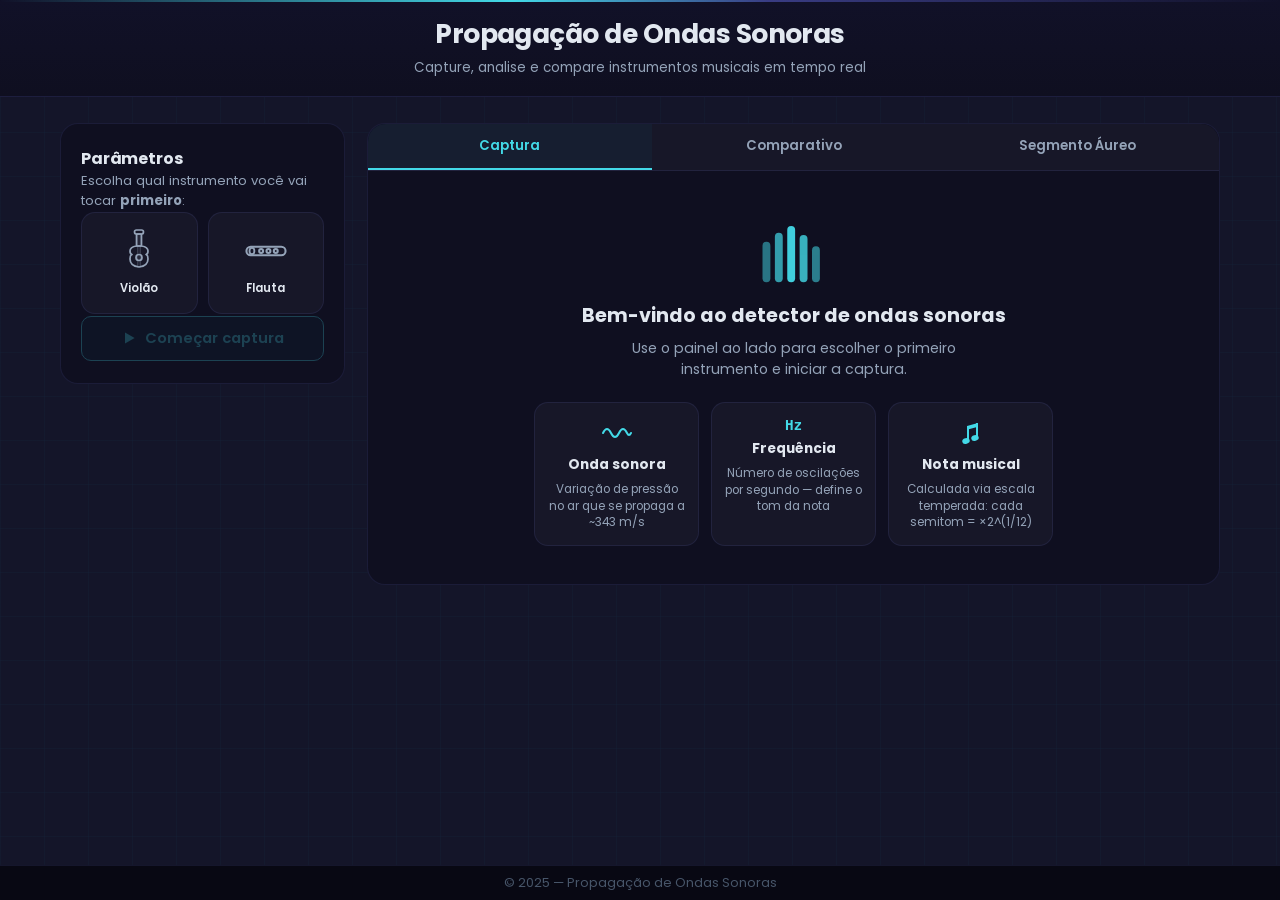
==== index.html @ 304e3643 "feat: add project to github" ====
<!DOCTYPE html>
<html lang="pt-br">

<head>
  <meta charset="UTF-8" />
  <meta name="viewport" content="width=device-width, initial-scale=1.0" />
  <link rel="stylesheet" href="./assets/css/style.css" />
  <title>Propagação de Ondas Sonoras</title>
</head>

<body>

  <header>
    <h1>Propagação de Ondas Sonoras</h1>
    <p class="subtitulo">Capture, analise e compare instrumentos musicais em tempo real</p>
  </header>

  <main>
    <div class="main-content">

      <!-- ============================================================
           SIDEBAR
      ============================================================ -->
      <aside class="parametros" id="sidebar">

        <!-- ETAPA 1: Escolha o instrumento -->
        <div id="sidebar-etapa1">
          <h2>Parâmetros</h2>
          <p class="sidebar-desc">Escolha qual instrumento você vai tocar <strong>primeiro</strong>:</p>
          <div class="cards-instrumento">

            <button class="card-instrumento" id="card-violao" data-instrumento="violao">
              <span class="icone-instrumento">
                <svg viewBox="0 0 36 44" fill="none" stroke="currentColor" stroke-width="1.7" stroke-linecap="round"
                  stroke-linejoin="round">
                  <rect x="13.5" y="1" width="9" height="4" rx="2" />
                  <rect x="15.5" y="5" width="5" height="12" rx="1" />
                  <path
                    d="M15.5 17 Q9 18 9 22 Q9 25 11 25.5 Q9 26 9 30 Q9 37 18 38 Q27 37 27 30 Q27 26 25 25.5 Q27 25 27 22 Q27 18 20.5 17 Z" />
                  <circle cx="18" cy="28.5" r="3" />
                  <line x1="16.8" y1="5.5" x2="16.8" y2="38" stroke-width="0.9" opacity="0.45" />
                  <line x1="19.2" y1="5.5" x2="19.2" y2="38" stroke-width="0.9" opacity="0.45" />
                </svg>
              </span>
              <span class="nome-instrumento">Violão</span>
            </button>

            <button class="card-instrumento" id="card-flauta" data-instrumento="flauta">
              <span class="icone-instrumento">
                <svg viewBox="0 0 36 36" fill="none" stroke="currentColor" stroke-width="1.7" stroke-linecap="round">
                  <rect x="2" y="14.5" width="32" height="7" rx="3.5" />
                  <ellipse cx="6.5" cy="18" rx="2" ry="2.6" stroke-width="1.5" />
                  <circle cx="14" cy="18" r="1.6" />
                  <circle cx="20" cy="18" r="1.6" />
                  <circle cx="26" cy="18" r="1.6" />
                </svg>
              </span>
              <span class="nome-instrumento">Flauta</span>
            </button>

          </div>
          <button class="botao" id="btn-comecar" disabled>
            <svg class="icon-btn" viewBox="0 0 20 20" fill="currentColor">
              <polygon points="5,3 17,10 5,17" />
            </svg>
            Começar captura
          </button>
        </div>

        <!-- ETAPA 2: Status da captura -->
        <div id="sidebar-etapa2" style="display:none">
          <h2 id="sidebar-titulo-etapa2">Capturando Violão</h2>
          <p class="sidebar-desc">Toque seu instrumento próximo ao microfone.</p>
          <div class="info-box">
            <div class="info-linha">
              <span class="info-label">Nota em tempo real</span>
              <span class="info-valor" id="sidebar-nota">--</span>
            </div>
            <div class="info-linha">
              <span class="info-label">Frequência</span>
              <span class="info-valor" id="sidebar-freq">-- Hz</span>
            </div>
            <div class="info-linha">
              <span class="info-label">Afinação</span>
              <span class="info-valor" id="sidebar-cents">-- ¢</span>
            </div>
          </div>
          <p class="sidebar-status" id="sidebar-status-mic">Aguardando microfone...</p>
          <button class="botao" id="btn-ativar-mic">
            <svg class="icon-btn" viewBox="0 0 20 20" fill="none" stroke="currentColor" stroke-width="1.7"
              stroke-linecap="round">
              <rect x="6.5" y="1.5" width="7" height="9" rx="3.5" />
              <path d="M4 10 Q4 15 10 15 Q16 15 16 10" />
              <line x1="10" y1="15" x2="10" y2="18" />
              <line x1="7" y1="18" x2="13" y2="18" />
            </svg>
            Ativar microfone
          </button>
          <button class="botao botao-secundario" id="btn-proximo" disabled>
            <svg class="icon-btn" viewBox="0 0 20 20" fill="none" stroke="currentColor" stroke-width="1.8"
              stroke-linecap="round" stroke-linejoin="round">
              <line x1="3" y1="10" x2="16" y2="10" />
              <polyline points="11,5 16,10 11,15" />
            </svg>
            <span id="btn-proximo-label">Próximo instrumento</span>
          </button>
        </div>

        <!-- ETAPA 3: Resumo -->
        <div id="sidebar-etapa3" style="display:none">
          <h2>Comparativo</h2>
          <p class="sidebar-desc">Análise concluída! Veja o comparativo completo ao lado.</p>
          <div class="info-box">
            <div class="info-linha">
              <span class="info-label" id="nome-inst1">Violão</span>
              <span class="info-valor" id="res-nota1">--</span>
            </div>
            <div class="info-linha">
              <span class="info-label" id="nome-inst2">Flauta</span>
              <span class="info-valor" id="res-nota2">--</span>
            </div>
          </div>
          <button class="botao botao-secundario" id="btn-recomecar">
            <svg class="icon-btn" viewBox="0 0 20 20" fill="none" stroke="currentColor" stroke-width="1.8"
              stroke-linecap="round" stroke-linejoin="round">
              <path d="M3.5 10 A6.5 6.5 0 1 1 7 3.8" />
              <polyline points="3.5 1 7 3.8 4.5 7.5" />
            </svg>
            Recomeçar
          </button>
        </div>

      </aside>

      <!-- ============================================================
           ÁREA PRINCIPAL
      ============================================================ -->
      <section class="calculos-bloco">

        <div class="abas">
          <button class="aba ativa" id="aba-captura" onclick="trocarAba('captura')">Captura</button>
          <button class="aba" id="aba-comparativo" onclick="trocarAba('comparativo')">Comparativo</button>
          <button class="aba" id="aba-calculos" onclick="trocarAba('calculos')">Segmento Áureo</button>
        </div>

        <!-- ─── ABA: CAPTURA ─── -->
        <div class="calculos-conteudo" id="conteudo-captura">

          <!-- Tela inicial -->
          <div id="tela-escolha">
            <div class="tela-intro">
              <div class="intro-icon">
                <svg class="eq-svg" viewBox="0 0 64 52" fill="none">
                  <rect x="4" y="16" width="7" height="36" rx="3.5" fill="var(--cyan)" opacity="0.5" />
                  <rect x="15" y="8" width="7" height="44" rx="3.5" fill="var(--cyan)" opacity="0.7" />
                  <rect x="26" y="2" width="7" height="50" rx="3.5" fill="var(--cyan)" opacity="0.95" />
                  <rect x="37" y="10" width="7" height="42" rx="3.5" fill="var(--cyan)" opacity="0.8" />
                  <rect x="48" y="20" width="7" height="32" rx="3.5" fill="var(--cyan)" opacity="0.55" />
                </svg>
              </div>
              <h2>Bem-vindo ao detector de ondas sonoras</h2>
              <p>Use o painel ao lado para escolher o primeiro instrumento e iniciar a captura.</p>
              <div class="fisica-cards">
                <div class="fisica-card">
                  <span class="fisica-card-icon">
                    <svg viewBox="0 0 32 24" fill="none" stroke="currentColor" stroke-width="2" stroke-linecap="round">
                      <path d="M2 12 Q6 4 10 12 Q14 20 18 12 Q22 4 26 12 Q28 16 30 12" />
                    </svg>
                  </span>
                  <strong>Onda sonora</strong>
                  <small>Variação de pressão no ar que se propaga a ~343 m/s</small>
                </div>
                <div class="fisica-card">
                  <span class="fisica-card-icon fisica-card-icon-text">Hz</span>
                  <strong>Frequência</strong>
                  <small>Número de oscilações por segundo — define o tom da nota</small>
                </div>
                <div class="fisica-card">
                  <span class="fisica-card-icon">
                    <svg viewBox="0 0 32 32" fill="currentColor" stroke="none">
                      <rect x="12" y="9" width="2" height="14" />
                      <rect x="21" y="6" width="2" height="14" />
                      <polygon points="12,9 23,6 23,9.8 12,12.8" />
                      <ellipse cx="11" cy="24" rx="3.8" ry="2.8" transform="rotate(-15 11 24)" />
                      <ellipse cx="20" cy="21" rx="3.8" ry="2.8" transform="rotate(-15 20 21)" />
                    </svg>
                  </span>
                  <strong>Nota musical</strong>
                  <small>Calculada via escala temperada: cada semitom = ×2^(1/12)</small>
                </div>
              </div>
            </div>
          </div>

          <!-- ─── CAPTURA 1 ─── -->
          <div id="tela-captura" style="display:none">
            <div class="captura-header">
              <span class="captura-instrumento-icon" id="captura-icon"></span>
              <h2 id="captura-titulo">Tocando Violão</h2>
            </div>

            <!-- Canvas de soundwaves estilo Chrome Music Lab -->
            <div class="sw-wrap">
              <canvas id="visualizador"></canvas>
              <div class="sw-silence" id="sw-silence-1">Toque o instrumento para ver as ondas</div>
            </div>

            <!-- Última nota estável detectada -->
            <div class="ultima-nota-box">
              <span class="ultima-nota-label">Última nota detectada</span>
              <div class="ultima-nota-row">
                <div class="nota-principal" id="nota-display">--</div>
                <div class="nota-detalhe">
                  <div class="nota-simbolo" id="simbolo-display">--</div>
                  <div class="freq-display" id="freq-display">-- Hz</div>
                </div>
                <span class="nota-ts" id="nota-ts-1"></span>
              </div>
              <div class="cents-display" id="cents-display">
                <div class="cents-barra-wrap">
                  <div class="cents-barra" id="cents-barra"></div>
                  <div class="cents-zero"></div>
                </div>
                <span id="cents-texto">0 ¢</span>
              </div>
            </div>
          </div>

          <!-- ─── CAPTURA 2 ─── -->
          <div id="tela-captura2" style="display:none">
            <div class="captura-header">
              <span class="captura-instrumento-icon" id="captura-icon2"></span>
              <h2 id="captura-titulo2">Tocando Flauta</h2>
            </div>

            <div class="sw-wrap">
              <canvas id="visualizador2"></canvas>
              <div class="sw-silence" id="sw-silence-2">Toque o instrumento para ver as ondas</div>
            </div>

            <div class="ultima-nota-box">
              <span class="ultima-nota-label">Última nota detectada</span>
              <div class="ultima-nota-row">
                <div class="nota-principal" id="nota-display2">--</div>
                <div class="nota-detalhe">
                  <div class="nota-simbolo" id="simbolo-display2">--</div>
                  <div class="freq-display" id="freq-display2">-- Hz</div>
                </div>
                <span class="nota-ts" id="nota-ts-2"></span>
              </div>
              <div class="cents-display" id="cents-display2">
                <div class="cents-barra-wrap">
                  <div class="cents-barra" id="cents-barra2"></div>
                  <div class="cents-zero"></div>
                </div>
                <span id="cents-texto2">0 ¢</span>
              </div>
            </div>
          </div>

        </div>

        <!-- ─── ABA: COMPARATIVO ─── -->
        <div class="calculos-conteudo" id="conteudo-comparativo" style="display:none">
          <div id="comparativo-vazio" class="tela-intro">
            <div class="intro-icon">
              <svg viewBox="0 0 64 52" fill="none">
                <rect x="6" y="20" width="14" height="32" rx="4" fill="var(--cyan)" opacity="0.5" />
                <rect x="25" y="8" width="14" height="44" rx="4" fill="var(--cyan)" opacity="0.85" />
                <rect x="44" y="28" width="14" height="24" rx="4" fill="var(--purple)" opacity="0.6" />
              </svg>
            </div>
            <h2>Nenhum dado ainda</h2>
            <p>Complete as duas capturas para ver o comparativo aqui.</p>
          </div>
          <div id="comparativo-dados" style="display:none">
            <h2 class="secao-titulo">Comparativo entre instrumentos</h2>
            <div class="comparativo-grid">

              <div class="comp-card" id="comp-card-1">
                <div class="comp-inst-icon" id="comp-icon-1"></div>
                <h3 id="comp-nome-1">Violão</h3>
                <div class="comp-stat"><span class="comp-label">Nota detectada</span><span class="comp-valor destaque"
                    id="comp-nota-1">--</span></div>
                <div class="comp-stat"><span class="comp-label">Símbolo</span><span class="comp-valor"
                    id="comp-simbolo-1">--</span></div>
                <div class="comp-stat"><span class="comp-label">Frequência captada</span><span class="comp-valor"
                    id="comp-freq-1">-- Hz</span></div>
                <div class="comp-stat"><span class="comp-label">Frequência esperada</span><span class="comp-valor"
                    id="comp-freqe-1">-- Hz</span></div>
                <div class="comp-stat"><span class="comp-label">Desvio de afinação</span><span class="comp-valor"
                    id="comp-cents-1">-- ¢</span></div>
              </div>

              <div class="comp-vs">VS</div>

              <div class="comp-card" id="comp-card-2">
                <div class="comp-inst-icon" id="comp-icon-2"></div>
                <h3 id="comp-nome-2">Flauta</h3>
                <div class="comp-stat"><span class="comp-label">Nota detectada</span><span class="comp-valor destaque"
                    id="comp-nota-2">--</span></div>
                <div class="comp-stat"><span class="comp-label">Símbolo</span><span class="comp-valor"
                    id="comp-simbolo-2">--</span></div>
                <div class="comp-stat"><span class="comp-label">Frequência captada</span><span class="comp-valor"
                    id="comp-freq-2">-- Hz</span></div>
                <div class="comp-stat"><span class="comp-label">Frequência esperada</span><span class="comp-valor"
                    id="comp-freqe-2">-- Hz</span></div>
                <div class="comp-stat"><span class="comp-label">Desvio de afinação</span><span class="comp-valor"
                    id="comp-cents-2">-- ¢</span></div>
              </div>

            </div>
            <div class="comp-analise" id="comp-analise"></div>
          </div>
        </div>

        <!-- ─── ABA: SEGMENTO ÁUREO ─── -->
        <div class="calculos-conteudo" id="conteudo-calculos" style="display:none">
          <h2 class="secao-titulo">Frequência e Segmento Áureo</h2>

          <div class="pergunta-pesquisa">
            <span class="pergunta-pesquisa-label">Pergunta de pesquisa</span>
            <p>É possível encontrar relações próximas à razão áurea entre as frequências de notas produzidas por diferentes instrumentos musicais?</p>
          </div>

          <div class="calculo-bloco">
            <h3>1. O que é a razão áurea?</h3>
            <p>O segmento áureo é uma divisão de um segmento em duas partes de forma que a razão entre a parte maior e a parte menor seja igual à razão entre o segmento inteiro e a parte maior.</p>
            <div class="formula-box"><code>φ = (1 + √5) ÷ 2 ≈ 1,618033</code></div>
            <p>Essa proporção pode ser estudada em diferentes grandezas. Como nosso experimento mede frequências em hertz, podemos comparar as frequências captadas por meio de uma razão.</p>
          </div>

          <div class="calculo-bloco">
            <h3>2. Comparando as frequências captadas</h3>
            <p>Depois de tocar os dois instrumentos, o sistema utiliza as frequências detectadas para calcular a razão entre a maior e a menor frequência.</p>
            <div class="aureo-dados">
              <div class="aureo-dado">
                <span>Menor frequência</span>
                <strong id="aureo-menor">-- Hz</strong>
              </div>
              <div class="aureo-dado">
                <span>Maior frequência</span>
                <strong id="aureo-maior">-- Hz</strong>
              </div>
              <div class="aureo-dado">
                <span>Razão das frequências</span>
                <strong id="aureo-razao">--</strong>
              </div>
            </div>
            <div class="formula-box"><code>razão = frequência maior ÷ frequência menor</code></div>
            <div class="exemplo-calculo" id="aureo-resultado">
              Complete as duas capturas para calcular a relação.
            </div>
          </div>

          <div class="calculo-bloco">
            <h3>3. Comparação com o número áureo</h3>
            <p>Agora comparamos a razão encontrada no experimento com φ. Quanto mais próximos forem os valores, mais próxima a relação entre as duas frequências estará da proporção áurea.</p>
            <div class="aureo-comparacao">
              <div>
                <span>Razão encontrada</span>
                <strong id="aureo-razao-2">--</strong>
              </div>
              <div>
                <span>Número áureo (φ)</span>
                <strong>1,618033</strong>
              </div>
              <div>
                <span>Diferença</span>
                <strong id="aureo-diferenca">--</strong>
              </div>
            </div>
            <div class="aureo-status" id="aureo-status">Aguardando as frequências dos instrumentos.</div>
          </div>

          <div class="calculo-bloco">
            <h3>4. Construindo o segmento áureo</h3>
            <p>Para visualizar a proporção, usamos a maior frequência como referência. O segmento é dividido matematicamente na razão áurea. Assim, conseguimos visualizar como uma grandeza pode ser separada em duas partes mantendo a proporção φ.</p>
            <div class="aureo-segmento">
              <div class="aureo-parte maior" id="aureo-parte-maior">
                <strong id="aureo-parte-maior-valor">--</strong>
                <small>parte maior</small>
              </div>
              <div class="aureo-parte menor" id="aureo-parte-menor">
                <strong id="aureo-parte-menor-valor">--</strong>
                <small>parte menor</small>
              </div>
            </div>
            <div class="aureo-legenda">
              <span>A ÷ B = φ ≈ 1,618</span>
              <span id="aureo-total">Total: --</span>
            </div>
          </div>

          <div class="calculo-bloco">
            <h3>5. Relatório da análise</h3>
            <p>Um resumo compacto do experimento, como se fosse a saída impressa do sistema:</p>
            <div class="relatorio-aureo" id="relatorio-aureo">
              <p class="relatorio-vazio">Complete as duas capturas para gerar o relatório.</p>
            </div>
          </div>

          <div class="calculo-bloco">
            <h3>6. O que isso significa no nosso experimento?</h3>
            <p>As frequências musicais não são organizadas naturalmente pela razão áurea. A escala temperada utiliza outras relações matemáticas, como a divisão da oitava em 12 semitons. Por isso, o objetivo aqui não é afirmar que toda frequência musical segue o segmento áureo, mas usar as frequências medidas pelo site para investigar uma proporção matemática.</p>
            <div class="aureo-aviso">
              <strong>Cuidado com a conclusão:</strong> o site não afirma que "a flauta e o violão possuem frequências na razão áurea". Ele apenas <em>verifica se a relação entre duas frequências musicais apresenta proximidade com a razão áurea</em> — em algumas notas isso acontece, em outras não, e as duas situações são resultados válidos do experimento.
            </div>
            <div class="exemplo-calculo">
              <strong>Conclusão:</strong> o site transforma o som captado pelo microfone em valores numéricos e, a partir deles, permite comparar duas frequências com a razão áurea e visualizar matematicamente essa proporção.
            </div>
          </div>
        </div>

      </section>
    </div>
  </main>

  <footer>
    <p>&copy; 2025 — Propagação de Ondas Sonoras</p>
  </footer>

  <script type="module" src="./js/main.js"></script>
</body>

</html>
---- assets/css/style.css ----
@import url('https://fonts.googleapis.com/css2?family=Poppins:wght@300;400;500;600;700;800&display=swap');

:root {
  --bg: #141529;
  --surface: #0f0f20;
  --surface-2: #171728;
  --surface-3: #1f1f38;
  --border: rgba(100, 110, 200, 0.14);
  --border-hi: rgba(0, 209, 255, 0.35);

  --cyan: #43d9e7;
  --cyan-dim: rgba(0, 209, 255, 0.10);
  --cyan-glow: 0 0 20px rgba(64, 114, 125, 0.28);

  --purple: #393c83;
  --purple-dim: rgba(157, 78, 221, 0.10);

  --gold: #ffd166;
  --gold-glow: 0 0 20px rgba(255, 209, 102, 0.35);

  --text: #e2e8f0;
  --text-mid: #94a3b8;
  --text-dim: #475569;

  --success: #4ade80;
  --danger: #f87171;
}

* {
  margin: 0;
  padding: 0;
  box-sizing: border-box;
  font-family: 'Poppins', sans-serif;
}

body {
  background: var(--bg);
  background-image:
    linear-gradient(rgba(0, 209, 255, 0.025) 1px, transparent 1px),
    linear-gradient(90deg, rgba(0, 209, 255, 0.025) 1px, transparent 1px);
  background-size: 44px 44px;
  color: var(--text);
  min-height: 100vh;
  display: flex;
  flex-direction: column;
}

/* ─── HEADER ─── */
header {
  background: linear-gradient(180deg, #111128 0%, var(--surface) 100%);
  border-bottom: 1px solid var(--border);
  padding: 14px 0 18px;
  text-align: center;
  position: relative;
  overflow: hidden;
}

header::before {
  content: '';
  position: absolute;
  top: 0;
  left: 0;
  right: 0;
  height: 2px;
  background: linear-gradient(90deg, transparent 0%, var(--cyan) 40%, var(--purple) 60%, transparent 100%);
}

header h1 {
  font-size: 1.65em;
  font-weight: 700;
  color: var(--text);
  letter-spacing: -0.02em;
}

.subtitulo {
  color: var(--text-mid);
  font-size: 0.84em;
  margin-top: 4px;
}

/* ─── FOOTER ─── */
footer {
  position: fixed;
  bottom: 0;
  width: 100%;
  background: rgba(8, 8, 18, 0.92);
  backdrop-filter: blur(12px);
  border-top: 1px solid var(--border);
  text-align: center;
  padding: 8px 0;
  color: var(--text-dim);
  font-size: 0.8em;
  z-index: 100;
}

/* ─── LAYOUT ─── */
main {
  flex: 1;
  padding-bottom: 50px;
}

.main-content {
  display: flex;
  gap: 22px;
  max-width: 1200px;
  margin: 26px auto;
  padding: 0 20px;
  align-items: flex-start;
}

/* ─── SIDEBAR ─── */
.parametros {
  background: var(--surface);
  border: 1px solid var(--border);
  border-radius: 18px;
  padding: 22px 20px;
  width: 285px;
  min-width: 255px;
  flex-shrink: 0;
  display: flex;
  flex-direction: column;
  gap: 14px;
}

.parametros h2 {
  font-size: 1em;
  font-weight: 700;
  color: var(--text);
  letter-spacing: -0.01em;
}

.sidebar-desc {
  font-size: 0.82em;
  color: var(--text-mid);
  line-height: 1.55;
}

/* ─── CARDS DE INSTRUMENTO ─── */
.cards-instrumento {
  display: flex;
  gap: 10px;
}

.card-instrumento {
  flex: 1;
  display: flex;
  flex-direction: column;
  align-items: center;
  gap: 7px;
  padding: 16px 8px;
  background: var(--surface-2);
  border: 1px solid var(--border);
  border-radius: 14px;
  cursor: pointer;
  transition: all 0.22s ease;
  color: var(--text);
}

.card-instrumento:hover {
  border-color: var(--cyan);
  box-shadow: 0 0 0 1px var(--cyan), var(--cyan-glow);
  transform: translateY(-2px);
  background: var(--cyan-dim);
}

.card-instrumento.selecionado {
  border-color: var(--cyan);
  background: var(--cyan-dim);
  box-shadow: 0 0 0 2px var(--cyan), var(--cyan-glow);
}

.icone-instrumento {
  width: 44px;
  height: 44px;
  display: flex;
  align-items: center;
  justify-content: center;
  color: var(--text-mid);
  transition: color 0.2s;
}

.icone-instrumento svg {
  width: 100%;
  height: 100%;
}

.card-instrumento:hover .icone-instrumento,
.card-instrumento.selecionado .icone-instrumento {
  color: var(--cyan);
}

.nome-instrumento {
  font-size: 0.85em;
  font-weight: 600;
  color: var(--text);
}

/* ─── BOTÕES ─── */
.botao {
  width: 100%;
  display: flex;
  align-items: center;
  justify-content: center;
  gap: 8px;
  padding: 11px 0;
  background: var(--cyan-dim);
  color: var(--cyan);
  font-size: 0.92em;
  font-weight: 600;
  border: 1px solid var(--cyan);
  border-radius: 10px;
  cursor: pointer;
  transition: all 0.2s ease;
  margin-top: 2px;
  font-family: 'Poppins', sans-serif;
}

.icon-btn {
  width: 16px;
  height: 16px;
  flex-shrink: 0;
}

.botao:hover:not(:disabled) {
  background: var(--cyan);
  color: var(--bg);
  box-shadow: var(--cyan-glow);
  transform: translateY(-1px);
}

.botao:disabled {
  opacity: 0.25;
  cursor: not-allowed;
  transform: none;
}

.botao-secundario {
  background: var(--purple-dim);
  color: var(--purple);
  border-color: var(--purple);
}

.botao-secundario:hover:not(:disabled) {
  background: var(--purple);
  color: #fff;
  box-shadow: 0 0 20px rgba(157, 78, 221, 0.3);
}

/* ─── INFO BOX ─── */
.info-box {
  background: var(--surface-2);
  border: 1px solid var(--border);
  border-radius: 12px;
  padding: 12px 14px;
  display: flex;
  flex-direction: column;
  gap: 9px;
}

.info-linha {
  display: flex;
  justify-content: space-between;
  align-items: center;
}

.info-label {
  font-size: 0.76em;
  color: var(--text-mid);
}

.info-valor {
  font-size: 0.9em;
  font-weight: 700;
  color: var(--text);
}

.sidebar-status {
  font-size: 0.78em;
  color: var(--text-mid);
  text-align: center;
  min-height: 1.2em;
}

/* ─── ÁREA PRINCIPAL ─── */
.calculos-bloco {
  background: var(--surface);
  border: 1px solid var(--border);
  border-radius: 18px;
  flex: 1;
  min-width: 0;
  overflow: hidden;
  margin-bottom: 28px;
}

/* ─── ABAS ─── */
.abas {
  display: flex;
  background: var(--surface-2);
  border-bottom: 1px solid var(--border);
  border-radius: 18px 18px 0 0;
}

.aba {
  flex: 1;
  padding: 12px 0;
  font-size: 0.83rem;
  font-weight: 600;
  color: var(--text-mid);
  background: none;
  border: none;
  border-bottom: 2px solid transparent;
  cursor: pointer;
  transition: all 0.18s ease;
  font-family: 'Poppins', sans-serif;
}

.aba:hover {
  color: var(--text);
  background: rgba(255, 255, 255, 0.03);
}

.aba.ativa {
  color: var(--cyan);
  border-bottom-color: var(--cyan);
  background: rgba(0, 209, 255, 0.04);
}

.calculos-conteudo {
  padding: 22px 24px;
}

/* ─── TELA INTRO ─── */
.tela-intro {
  text-align: center;
  padding: 28px 20px 16px;
}

.intro-icon {
  width: 72px;
  height: 64px;
  margin: 0 auto 16px;
  display: flex;
  align-items: flex-end;
  justify-content: center;
}

.intro-icon svg {
  width: 100%;
  height: 100%;
}

/* Equalizer animation */
.eq-svg rect {
  transform-origin: bottom;
  animation: eq-pulse 1.4s ease-in-out infinite;
}

.eq-svg rect:nth-child(1) {
  animation-delay: 0s;
  animation-duration: 1.1s;
}

.eq-svg rect:nth-child(2) {
  animation-delay: 0.18s;
  animation-duration: 1.3s;
}

.eq-svg rect:nth-child(3) {
  animation-delay: 0.05s;
  animation-duration: 0.9s;
}

.eq-svg rect:nth-child(4) {
  animation-delay: 0.28s;
  animation-duration: 1.2s;
}

.eq-svg rect:nth-child(5) {
  animation-delay: 0.12s;
  animation-duration: 1.5s;
}

@keyframes eq-pulse {

  0%,
  100% {
    transform: scaleY(1);
  }

  50% {
    transform: scaleY(0.35);
  }
}

.tela-intro h2 {
  color: var(--text);
  font-size: 1.2em;
  margin-bottom: 8px;
}

.tela-intro p {
  color: var(--text-mid);
  font-size: 0.88em;
  max-width: 400px;
  margin: 0 auto 22px;
}

.fisica-cards {
  display: flex;
  gap: 12px;
  justify-content: center;
  flex-wrap: wrap;
}

.fisica-card {
  background: var(--surface-2);
  border: 1px solid var(--border);
  border-radius: 14px;
  padding: 14px 12px;
  width: 165px;
  display: flex;
  flex-direction: column;
  align-items: center;
  gap: 6px;
  text-align: center;
  transition: border-color 0.2s;
}

.fisica-card:hover {
  border-color: var(--cyan);
}

.fisica-card-icon {
  width: 32px;
  height: 32px;
  color: var(--cyan);
  display: flex;
  align-items: center;
  justify-content: center;
}

.fisica-card-icon svg {
  width: 100%;
  height: 100%;
}

.fisica-card-icon-text {
  font-size: 1.1em;
  font-weight: 700;
  font-family: monospace;
  width: auto;
  height: auto;
}

.fisica-card strong {
  color: var(--text);
  font-size: 0.86em;
}

.fisica-card small {
  color: var(--text-mid);
  font-size: 0.74em;
  line-height: 1.4;
}

/* ─── CAPTURA ─── */
.captura-header {
  display: flex;
  align-items: center;
  gap: 12px;
  margin-bottom: 12px;
}

.captura-instrumento-icon {
  width: 38px;
  height: 38px;
  color: var(--cyan);
  flex-shrink: 0;
  display: flex;
  align-items: center;
  justify-content: center;
}

.captura-instrumento-icon svg {
  width: 100%;
  height: 100%;
}

.captura-header h2 {
  color: var(--text);
  font-size: 1.05em;
  font-weight: 600;
}

/* Canvas — dentro do .sw-wrap, herda altura do container */
#visualizador,
#visualizador2 {
  width: 100%;
  height: 100%;
  border-radius: 0;
  display: block;
  background: transparent;
  border: none;
}

/* Painel nota */
.painel-nota {
  background: var(--surface-2);
  border: 1px solid var(--border);
  border-radius: 16px;
  padding: 18px 24px;
  margin-top: 14px;
  display: flex;
  flex-direction: column;
  align-items: center;
  gap: 3px;
}

.nota-principal {
  font-size: 3.8em;
  font-weight: 800;
  color: var(--gold);
  line-height: 1;
  text-shadow: var(--gold-glow);
  transition: text-shadow 0.1s ease;
}

.nota-simbolo {
  font-size: 1.1em;
  font-weight: 600;
  color: var(--cyan);
  text-shadow: var(--cyan-glow);
}

.freq-display {
  font-size: 1.2em;
  font-weight: 500;
  color: var(--text-mid);
  font-family: 'Courier New', monospace;
  margin-top: 3px;
}

/* Cents */
.cents-display {
  width: 100%;
  display: flex;
  flex-direction: column;
  align-items: center;
  gap: 6px;
  margin-top: 8px;
}

.cents-barra-wrap {
  position: relative;
  width: 210px;
  height: 8px;
  background: var(--surface-3);
  border-radius: 4px;
  overflow: hidden;
}

.cents-barra {
  position: absolute;
  top: 0;
  left: 50%;
  height: 100%;
  width: 0;
  background: var(--cyan);
  border-radius: 4px;
  transition: width 0.1s ease, left 0.1s ease;
  box-shadow: 0 0 8px var(--cyan);
}

.cents-zero {
  position: absolute;
  left: 50%;
  top: 0;
  width: 2px;
  height: 100%;
  background: var(--text-dim);
  transform: translateX(-50%);
}

.cents-display span {
  font-size: 0.8em;
  color: var(--text-mid);
  font-family: 'Courier New', monospace;
  font-weight: 600;
}

/* ─── COMPARATIVO ─── */
.secao-titulo {
  color: var(--text);
  font-size: 1.05em;
  font-weight: 700;
  margin-bottom: 18px;
}

.comparativo-grid {
  display: flex;
  gap: 12px;
  align-items: flex-start;
  flex-wrap: wrap;
  justify-content: center;
}

.comp-card {
  background: var(--surface-2);
  border: 1px solid var(--border);
  border-radius: 16px;
  padding: 18px 16px;
  flex: 1;
  min-width: 185px;
  max-width: 255px;
  display: flex;
  flex-direction: column;
  gap: 9px;
}

.comp-inst-icon {
  width: 48px;
  height: 48px;
  margin: 0 auto 2px;
  color: var(--cyan);
  display: flex;
  align-items: center;
  justify-content: center;
}

.comp-inst-icon svg {
  width: 100%;
  height: 100%;
}

.comp-card h3 {
  text-align: center;
  color: var(--text);
  font-size: 0.95em;
  font-weight: 700;
}

.comp-vs {
  font-size: 0.78em;
  font-weight: 700;
  color: var(--cyan);
  background: var(--cyan-dim);
  border: 1px solid var(--cyan);
  border-radius: 50%;
  width: 40px;
  height: 40px;
  display: flex;
  align-items: center;
  justify-content: center;
  align-self: center;
  flex-shrink: 0;
  margin-top: 44px;
}

.comp-stat {
  display: flex;
  flex-direction: column;
  gap: 1px;
}

.comp-label {
  font-size: 0.7em;
  color: var(--text-mid);
  text-transform: uppercase;
  letter-spacing: 0.06em;
}

.comp-valor {
  font-size: 0.9em;
  font-weight: 600;
  color: var(--text);
}

.comp-valor.destaque {
  font-size: 1.5em;
  color: var(--gold);
  font-weight: 800;
  text-shadow: var(--gold-glow);
}

.comp-analise {
  background: var(--surface-2);
  border: 1px solid var(--border);
  border-radius: 14px;
  padding: 16px 18px;
  margin-top: 16px;
  color: var(--text-mid);
  font-size: 0.86em;
  line-height: 1.75;
}

.comp-analise strong {
  color: var(--text);
}

.comp-analise p {
  margin-bottom: 8px;
}

.comp-analise p:last-child {
  margin-bottom: 0;
}

/* ─── COMO CALCULAMOS ─── */
.calculo-bloco {
  background: var(--surface-2);
  border: 1px solid var(--border);
  border-radius: 16px;
  padding: 18px 20px;
  margin-bottom: 16px;
}

.calculo-bloco h3 {
  color: var(--cyan);
  font-size: 0.92em;
  font-weight: 700;
  margin-bottom: 10px;
  padding-bottom: 8px;
  border-bottom: 1px solid var(--border);
}

.calculo-bloco p {
  font-size: 0.86em;
  color: var(--text-mid);
  line-height: 1.7;
  margin-bottom: 10px;
}

.formula-box {
  background: rgba(0, 0, 0, 0.35);
  border: 1px solid var(--cyan);
  border-radius: 10px;
  padding: 12px 18px;
  text-align: center;
  margin: 10px 0;
  box-shadow: inset 0 0 20px rgba(0, 209, 255, 0.04);
}

.formula-box code {
  font-size: 1em;
  font-family: 'Courier New', monospace;
  color: var(--cyan);
  font-weight: 600;
  letter-spacing: 0.02em;
}

.exemplo-calculo {
  background: rgba(157, 78, 221, 0.07);
  border-left: 3px solid var(--purple);
  border-radius: 0 8px 8px 0;
  padding: 10px 14px;
  font-size: 0.84em;
  color: var(--text-mid);
  line-height: 1.6;
  margin-top: 6px;
}

/* Escala cromática */
.escala-visual {
  display: flex;
  flex-wrap: wrap;
  gap: 5px;
  margin-top: 12px;
  justify-content: center;
}

.escala-nota {
  display: flex;
  flex-direction: column;
  align-items: center;
  background: var(--surface-3);
  border: 1px solid var(--border);
  border-radius: 7px;
  padding: 5px 9px;
  font-size: 0.76em;
  font-weight: 600;
  color: var(--text-mid);
  min-width: 40px;
  gap: 2px;
}

.escala-nota small {
  font-size: 0.68em;
  color: var(--text-dim);
  font-weight: 400;
}

.escala-nota.destaque-nota {
  background: var(--cyan-dim);
  border-color: var(--cyan);
  color: var(--cyan);
}

.escala-nota.destaque-nota small {
  color: var(--cyan);
  opacity: 0.75;
}

/* ─── TIMBRE ─── */
.timbre-visual {
  display: flex;
  gap: 16px;
  margin-top: 14px;
  flex-wrap: wrap;
  justify-content: center;
}

.timbre-item {
  flex: 1;
  min-width: 180px;
  display: flex;
  flex-direction: column;
  align-items: center;
  gap: 8px;
  font-size: 0.86em;
  color: var(--text-mid);
}

.timbre-titulo {
  display: flex;
  align-items: center;
  gap: 7px;
  color: var(--text);
  font-size: 0.95em;
}

.icon-timbre {
  width: 22px;
  height: 22px;
  color: var(--cyan);
}

.timbre-onda {
  width: 100%;
  height: 58px;
  border-radius: 8px;
  background: #04040d;
  border: 1px solid var(--border);
  position: relative;
  overflow: hidden;
}

.violao-onda::after {
  content: '';
  position: absolute;
  inset: 0;
  background: url("data:image/svg+xml,%3Csvg xmlns='http://www.w3.org/2000/svg' viewBox='0 0 200 60'%3E%3Cpath d='M0 30 Q5 10 10 30 Q12 45 14 30 Q18 5 22 30 Q24 50 28 30 Q35 8 40 30 Q42 46 46 30 Q50 10 55 30 Q58 48 62 30 Q68 6 73 30 Q75 52 80 30 Q86 8 90 30 Q93 47 97 30 Q102 9 107 30 Q110 50 115 30 Q120 7 124 30 Q127 49 132 30 Q137 10 142 30 Q144 46 148 30 Q153 8 158 30 Q160 48 164 30 Q170 6 175 30 Q177 50 182 30 Q186 10 190 30 Q193 47 197 30 Q199 12 200 30' stroke='%2300d1ff' stroke-width='2' fill='none' opacity='0.85'/%3E%3C/svg%3E") center/cover no-repeat;
}

.flauta-onda::after {
  content: '';
  position: absolute;
  inset: 0;
  background: url("data:image/svg+xml,%3Csvg xmlns='http://www.w3.org/2000/svg' viewBox='0 0 200 60'%3E%3Cpath d='M0 30 Q25 5 50 30 Q75 55 100 30 Q125 5 150 30 Q175 55 200 30' stroke='%239d4edd' stroke-width='2' fill='none' opacity='0.85'/%3E%3C/svg%3E") center/cover no-repeat;
}

.timbre-item small {
  font-size: 0.76em;
  color: var(--text-dim);
  text-align: center;
}

/* ─── RESPONSIVO ─── */
@media (max-width: 1000px) {
  .main-content {
    flex-direction: column;
    align-items: center;
  }

  .parametros {
    width: 100%;
    min-width: unset;
    max-width: 600px;
  }

  .comparativo-grid {
    flex-direction: column;
    align-items: center;
  }

  .comp-vs {
    margin: 0;
  }

  .comp-card {
    max-width: 100%;
    width: 100%;
  }
}

@media (max-width: 600px) {
  .main-content {
    padding: 0 12px;
  }

  header h1 {
    font-size: 1.35em;
  }

  .nota-principal {
    font-size: 3em;
  }
}

/* ─── SOUNDWAVE CANVAS (Chrome Music Lab style) ─── */
.sw-wrap {
  position: relative;
  width: 100%;
  height: 180px;
  border-radius: 16px;
  overflow: hidden;
  margin-bottom: 16px;
  background: #04040f;
  border: 1px solid var(--border);
}

.sw-wrap canvas {
  width: 100%;
  height: 100%;
  display: block;
}

.sw-silence {
  position: absolute;
  inset: 0;
  display: flex;
  align-items: center;
  justify-content: center;
  font-size: 0.82em;
  color: var(--text-dim);
  letter-spacing: 0.04em;
  pointer-events: none;
  transition: opacity 0.4s;
}

.sw-silence.hidden {
  opacity: 0;
}

/* ─── CAIXA DE ÚLTIMA NOTA ─── */
.ultima-nota-box {
  background: var(--surface);
  border: 1px solid var(--border);
  border-radius: 16px;
  padding: 16px 20px 14px;
}

.ultima-nota-label {
  display: block;
  font-size: 0.72em;
  font-weight: 600;
  letter-spacing: 0.08em;
  text-transform: uppercase;
  color: var(--text-dim);
  margin-bottom: 10px;
}

.ultima-nota-row {
  display: flex;
  align-items: center;
  gap: 14px;
  margin-bottom: 12px;
}

.nota-principal {
  font-size: 3.4em;
  font-weight: 700;
  color: var(--gold);
  text-shadow: 0 0 18px rgba(255, 209, 102, 0.4);
  line-height: 1;
  min-width: 1.4ch;
  transition: color 0.2s;
}

/* Animação ao detectar nova nota */
@keyframes nota-pop {
  0% {
    transform: scale(1);
  }

  40% {
    transform: scale(1.18);
  }

  100% {
    transform: scale(1);
  }
}

.nota-pulse {
  animation: nota-pop 0.25s ease-out;
}

.nota-detalhe {
  display: flex;
  flex-direction: column;
  gap: 2px;
}

.nota-simbolo {
  font-size: 1.15em;
  font-weight: 700;
  color: var(--cyan);
  font-family: 'Courier New', monospace;
}

.freq-display {
  font-size: 0.82em;
  color: var(--text-mid);
  font-family: 'Courier New', monospace;
}

.nota-ts {
  margin-left: auto;
  font-size: 0.72em;
  color: var(--text-dim);
  font-style: italic;
}
/* ─── PERGUNTA DE PESQUISA ─── */
.pergunta-pesquisa {
  background: rgba(255, 209, 102, 0.06);
  border: 1px solid rgba(255, 209, 102, 0.35);
  border-radius: 16px;
  padding: 16px 20px;
  margin-bottom: 16px;
  box-shadow: inset 0 0 20px rgba(255, 209, 102, 0.04);
}

.pergunta-pesquisa-label {
  display: inline-block;
  color: var(--gold);
  font-size: 0.68em;
  font-weight: 700;
  letter-spacing: 0.08em;
  text-transform: uppercase;
  margin-bottom: 6px;
}

.pergunta-pesquisa p {
  color: var(--text);
  font-size: 0.95em;
  font-weight: 500;
  line-height: 1.6;
}

/* ─── RELATÓRIO IMPRESSO ─── */
.relatorio-aureo {
  background: linear-gradient(180deg, rgba(0, 0, 0, 0.34), rgba(0, 0, 0, 0.22));
  border: 1px solid var(--border-hi);
  border-radius: 14px;
  padding: 22px 22px 18px;
  margin-top: 6px;
  position: relative;
  overflow: hidden;
  box-shadow: inset 0 0 30px rgba(0, 209, 255, 0.03), 0 4px 24px rgba(0, 0, 0, 0.22);
}

.relatorio-aureo::before {
  content: '';
  position: absolute;
  top: 0;
  left: 0;
  right: 0;
  height: 2px;
  background: linear-gradient(90deg, transparent 0%, var(--cyan) 40%, var(--purple) 60%, transparent 100%);
}

.relatorio-vazio {
  text-align: center;
  color: var(--text-dim);
  font-size: 0.86em;
  padding: 14px 0 6px;
}

.relatorio-titulo {
  text-align: center;
  font-size: 0.72em;
  font-weight: 700;
  letter-spacing: 0.18em;
  text-transform: uppercase;
  color: var(--text-dim);
  margin-bottom: 18px;
}

.relatorio-instrumentos {
  display: grid;
  grid-template-columns: 1fr 1fr;
  gap: 12px;
  margin-bottom: 4px;
}

.relatorio-inst {
  background: var(--surface-3);
  border: 1px solid var(--border);
  border-radius: 10px;
  padding: 12px 10px;
  text-align: center;
}

.relatorio-inst-nome {
  font-size: 0.68em;
  color: var(--text-dim);
  text-transform: uppercase;
  letter-spacing: 0.06em;
  margin-bottom: 6px;
}

.relatorio-inst-nota {
  font-family: 'Courier New', monospace;
  font-size: 1.2em;
  font-weight: 700;
  color: var(--cyan);
}

.relatorio-inst-freq {
  font-family: 'Courier New', monospace;
  font-size: 0.78em;
  color: var(--text-mid);
  margin-top: 3px;
}

.relatorio-divisor {
  border: none;
  border-top: 1px dashed var(--border);
  margin: 18px 0;
}

.relatorio-metricas {
  display: grid;
  grid-template-columns: repeat(3, 1fr);
  gap: 10px;
  margin-bottom: 18px;
}

.relatorio-metrica {
  text-align: center;
}

.relatorio-metrica span {
  display: block;
  font-size: 0.64em;
  color: var(--text-dim);
  margin-bottom: 5px;
  line-height: 1.3;
}

.relatorio-metrica strong {
  display: block;
  font-family: 'Courier New', monospace;
  font-size: 1.1em;
  color: var(--text);
}

.relatorio-metrica small {
  display: block;
  font-family: 'Courier New', monospace;
  font-size: 0.68em;
  color: var(--text-dim);
  margin-top: 2px;
}

.relatorio-classificacao {
  display: flex;
  justify-content: center;
  margin-bottom: 16px;
}

.relatorio-badge {
  display: inline-flex;
  align-items: center;
  gap: 7px;
  padding: 6px 20px;
  border-radius: 999px;
  font-size: 0.78em;
  font-weight: 700;
  letter-spacing: 0.05em;
  text-transform: uppercase;
  border: 1px solid currentColor;
}

.relatorio-badge::before {
  content: '';
  width: 7px;
  height: 7px;
  border-radius: 50%;
  background: currentColor;
  box-shadow: 0 0 8px currentColor;
}

.relatorio-badge.perfeito {
  color: var(--success);
  background: rgba(74, 222, 128, 0.1);
}

.relatorio-badge.ok {
  color: var(--gold);
  background: rgba(255, 209, 102, 0.1);
}

.relatorio-badge.distante {
  color: var(--danger);
  background: rgba(248, 113, 113, 0.1);
}

.relatorio-conclusao {
  text-align: center;
  font-size: 0.86em;
  color: var(--text-mid);
  line-height: 1.6;
  font-style: italic;
  max-width: 480px;
  margin: 0 auto;
}

@media (max-width: 480px) {
  .relatorio-instrumentos,
  .relatorio-metricas {
    grid-template-columns: 1fr;
  }
}

/* ─── AVISO / CUIDADO CONCEITUAL ─── */
.aureo-aviso {
  background: rgba(255, 209, 102, 0.06);
  border-left: 3px solid var(--gold);
  border-radius: 0 8px 8px 0;
  padding: 10px 14px;
  font-size: 0.84em;
  color: var(--text-mid);
  line-height: 1.6;
  margin-top: 10px;
}

.aureo-aviso strong {
  color: var(--gold);
}

/* ─── SEGMENTO ÁUREO ─── */
.aureo-dados,
.aureo-comparacao {
  display: grid;
  grid-template-columns: repeat(3, 1fr);
  gap: 10px;
  margin: 14px 0;
}

.aureo-dado,
.aureo-comparacao > div {
  background: var(--surface-3);
  border: 1px solid var(--border);
  border-radius: 10px;
  padding: 12px;
  text-align: center;
}

.aureo-dado span,
.aureo-comparacao span {
  display: block;
  color: var(--text-dim);
  font-size: 0.72em;
  margin-bottom: 6px;
}

.aureo-dado strong,
.aureo-comparacao strong {
  color: var(--cyan);
  font-size: 1.05em;
}

.aureo-status {
  margin-top: 12px;
  padding: 12px 14px;
  border-left: 3px solid var(--cyan);
  background: var(--cyan-dim);
  border-radius: 0 8px 8px 0;
  color: var(--text-mid);
  font-size: 0.84em;
  line-height: 1.5;
}

.aureo-segmento {
  display: flex;
  width: 100%;
  height: 74px;
  margin: 22px 0 8px;
  border-radius: 10px;
  overflow: hidden;
  background: var(--surface-3);
  border: 1px solid var(--border);
}

.aureo-parte {
  display: flex;
  flex-direction: column;
  justify-content: center;
  align-items: center;
  min-width: 0;
  transition: width 0.4s ease;
}

.aureo-parte.maior {
  width: 61.8034%;
  background: var(--cyan-dim);
  border-right: 1px solid var(--cyan);
  color: var(--cyan);
}

.aureo-parte.menor {
  width: 38.1966%;
  background: rgba(157, 78, 221, 0.12);
  color: var(--purple);
}

.aureo-parte strong {
  font-size: 0.95em;
}

.aureo-parte small {
  font-size: 0.7em;
  opacity: 0.8;
  margin-top: 3px;
}

.aureo-legenda {
  display: flex;
  justify-content: space-between;
  color: var(--text-dim);
  font-size: 0.75em;
}

@media (max-width: 650px) {
  .aureo-dados,
  .aureo-comparacao {
    grid-template-columns: 1fr;
  }
}
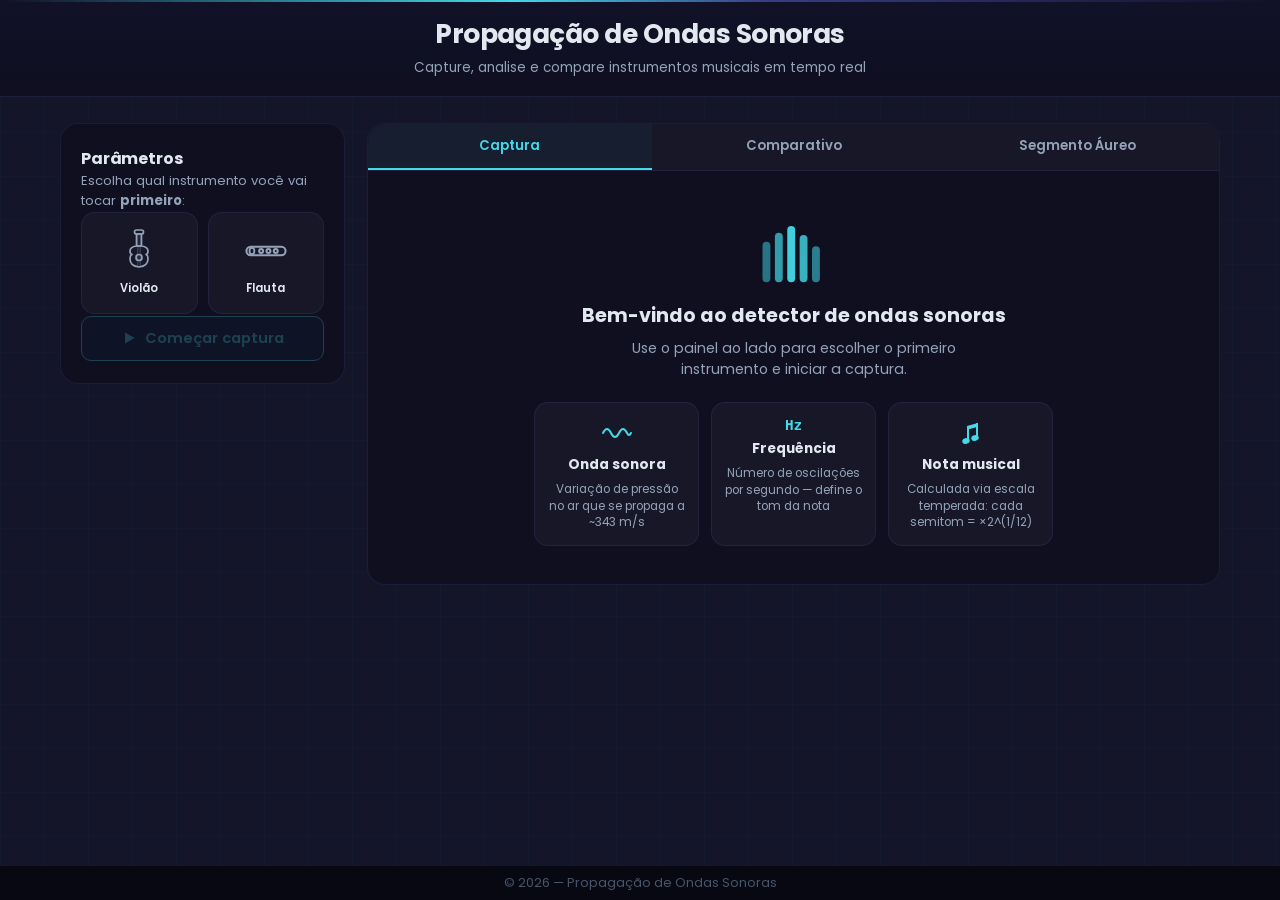
==== commit 428d988a: "refactor: deletes some things in the Segmento aureo tab" ====
--- a/index.html
+++ b/index.html
@@ -318,20 +318,8 @@
         <div class="calculos-conteudo" id="conteudo-calculos" style="display:none">
           <h2 class="secao-titulo">Frequência e Segmento Áureo</h2>
 
-          <div class="pergunta-pesquisa">
-            <span class="pergunta-pesquisa-label">Pergunta de pesquisa</span>
-            <p>É possível encontrar relações próximas à razão áurea entre as frequências de notas produzidas por diferentes instrumentos musicais?</p>
-          </div>
-
           <div class="calculo-bloco">
-            <h3>1. O que é a razão áurea?</h3>
-            <p>O segmento áureo é uma divisão de um segmento em duas partes de forma que a razão entre a parte maior e a parte menor seja igual à razão entre o segmento inteiro e a parte maior.</p>
-            <div class="formula-box"><code>φ = (1 + √5) ÷ 2 ≈ 1,618033</code></div>
-            <p>Essa proporção pode ser estudada em diferentes grandezas. Como nosso experimento mede frequências em hertz, podemos comparar as frequências captadas por meio de uma razão.</p>
-          </div>
-
-          <div class="calculo-bloco">
-            <h3>2. Comparando as frequências captadas</h3>
+            <h3>1. Comparando as frequências captadas</h3>
             <p>Depois de tocar os dois instrumentos, o sistema utiliza as frequências detectadas para calcular a razão entre a maior e a menor frequência.</p>
             <div class="aureo-dados">
               <div class="aureo-dado">
@@ -354,7 +342,7 @@
           </div>
 
           <div class="calculo-bloco">
-            <h3>3. Comparação com o número áureo</h3>
+            <h3>2. Comparação com o número áureo</h3>
             <p>Agora comparamos a razão encontrada no experimento com φ. Quanto mais próximos forem os valores, mais próxima a relação entre as duas frequências estará da proporção áurea.</p>
             <div class="aureo-comparacao">
               <div>
@@ -374,7 +362,7 @@
           </div>
 
           <div class="calculo-bloco">
-            <h3>4. Construindo o segmento áureo</h3>
+            <h3>3. Construindo o segmento áureo</h3>
             <p>Para visualizar a proporção, usamos a maior frequência como referência. O segmento é dividido matematicamente na razão áurea. Assim, conseguimos visualizar como uma grandeza pode ser separada em duas partes mantendo a proporção φ.</p>
             <div class="aureo-segmento">
               <div class="aureo-parte maior" id="aureo-parte-maior">
@@ -393,23 +381,12 @@
           </div>
 
           <div class="calculo-bloco">
-            <h3>5. Relatório da análise</h3>
+            <h3>4. Relatório da análise</h3>
             <p>Um resumo compacto do experimento, como se fosse a saída impressa do sistema:</p>
             <div class="relatorio-aureo" id="relatorio-aureo">
               <p class="relatorio-vazio">Complete as duas capturas para gerar o relatório.</p>
             </div>
           </div>
-
-          <div class="calculo-bloco">
-            <h3>6. O que isso significa no nosso experimento?</h3>
-            <p>As frequências musicais não são organizadas naturalmente pela razão áurea. A escala temperada utiliza outras relações matemáticas, como a divisão da oitava em 12 semitons. Por isso, o objetivo aqui não é afirmar que toda frequência musical segue o segmento áureo, mas usar as frequências medidas pelo site para investigar uma proporção matemática.</p>
-            <div class="aureo-aviso">
-              <strong>Cuidado com a conclusão:</strong> o site não afirma que "a flauta e o violão possuem frequências na razão áurea". Ele apenas <em>verifica se a relação entre duas frequências musicais apresenta proximidade com a razão áurea</em> — em algumas notas isso acontece, em outras não, e as duas situações são resultados válidos do experimento.
-            </div>
-            <div class="exemplo-calculo">
-              <strong>Conclusão:</strong> o site transforma o som captado pelo microfone em valores numéricos e, a partir deles, permite comparar duas frequências com a razão áurea e visualizar matematicamente essa proporção.
-            </div>
-          </div>
         </div>
 
       </section>
@@ -417,7 +394,7 @@
   </main>
 
   <footer>
-    <p>&copy; 2025 — Propagação de Ondas Sonoras</p>
+    <p>&copy; 2026 — Propagação de Ondas Sonoras</p>
   </footer>
 
   <script type="module" src="./js/main.js"></script>
